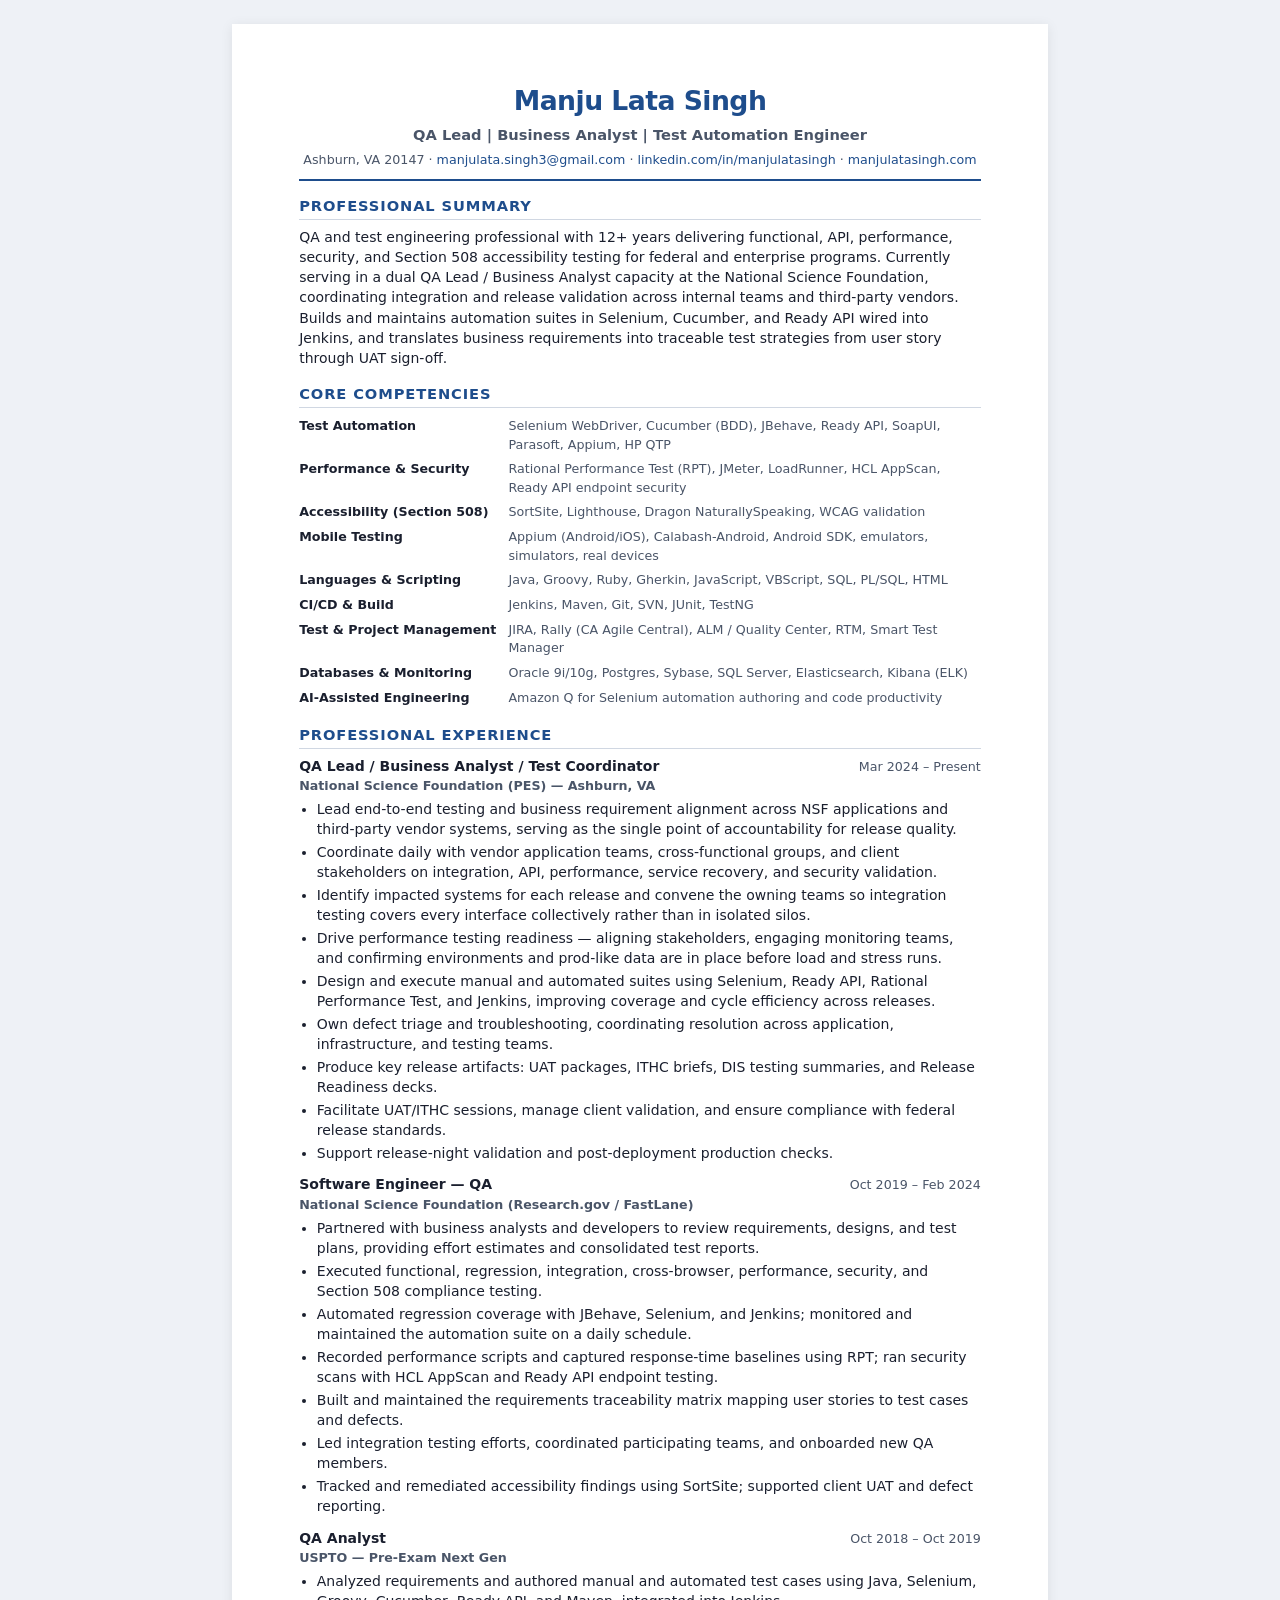
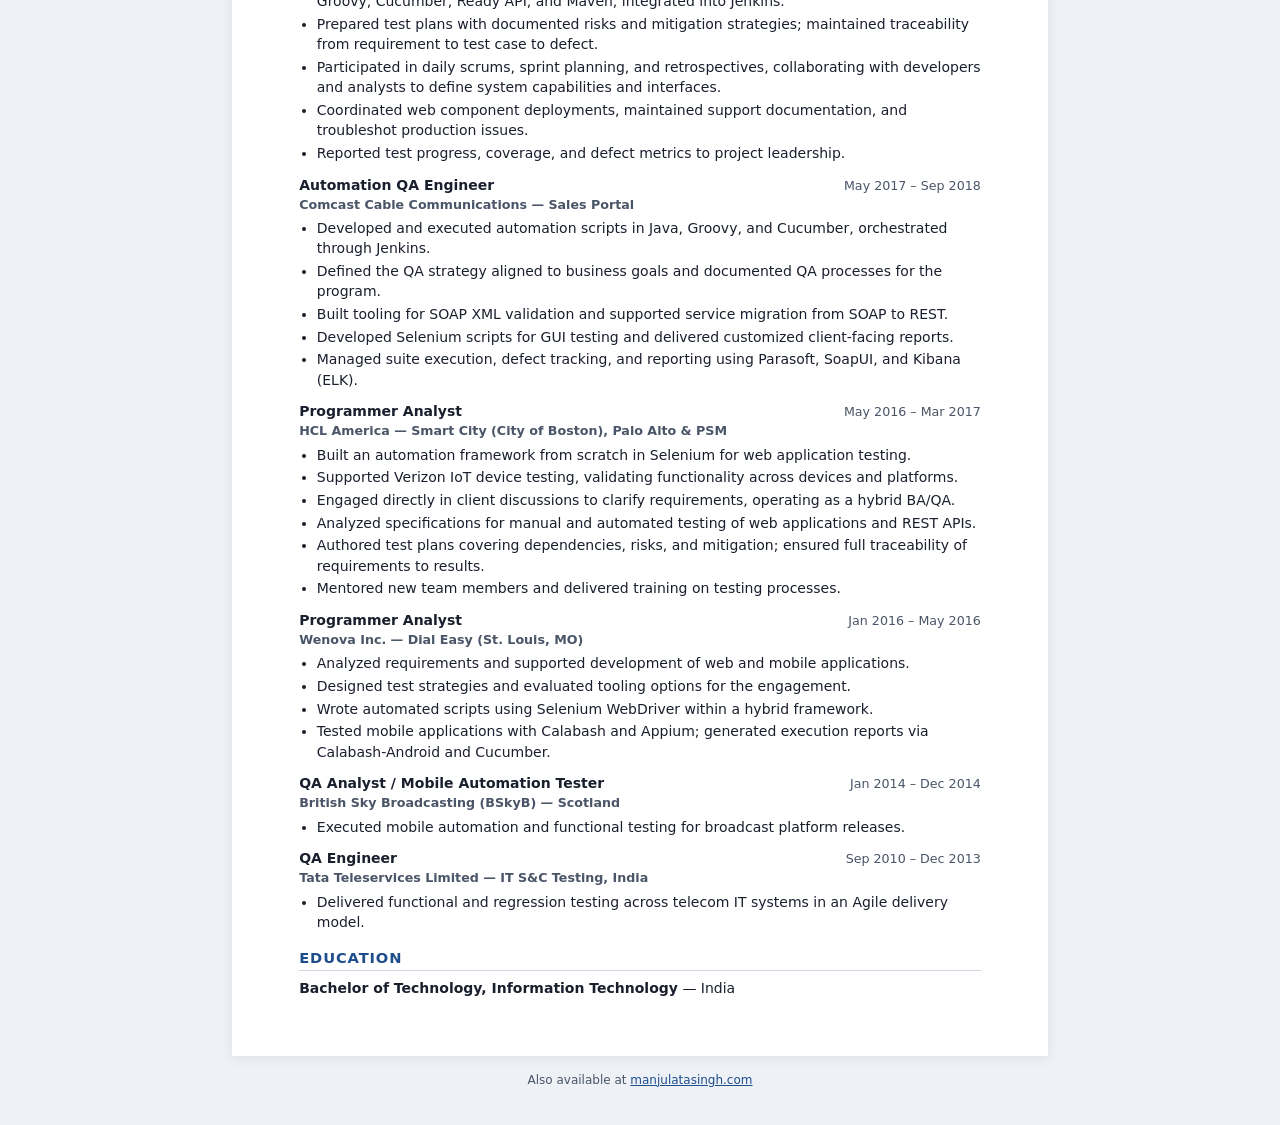
==== resume.html @ 9365dde9 "Add initial site structure and resume files - Created index.html with updated metadata and structure" ====
<!DOCTYPE html>
<html lang="en">
<head>
  <meta charset="utf-8">
  <meta name="viewport" content="width=device-width, initial-scale=1">
  <title>Manju Lata Singh — Resume</title>
  <meta name="description" content="Resume for Manju Lata Singh — QA Lead, Business Analyst, and Test Automation Engineer.">
  <link rel="canonical" href="https://manjulatasingh.com/resume.html">
  <style>
    :root {
      --text: #1a1f2e;
      --muted: #4a5568;
      --accent: #1e4d8c;
      --border: #d0d7e2;
      --bg: #ffffff;
    }

    * { box-sizing: border-box; }

    body {
      margin: 0;
      padding: 1.5rem;
      font-family: "Segoe UI", system-ui, -apple-system, BlinkMacSystemFont, "Helvetica Neue", Arial, sans-serif;
      font-size: 10.5pt;
      line-height: 1.45;
      color: var(--text);
      background: #eef1f6;
    }

    .page {
      max-width: 8.5in;
      margin: 0 auto;
      background: var(--bg);
      padding: 0.6in 0.7in;
      box-shadow: 0 2px 12px rgba(0, 0, 0, 0.08);
    }

    header {
      text-align: center;
      border-bottom: 2px solid var(--accent);
      padding-bottom: 0.6rem;
      margin-bottom: 0.85rem;
    }

    h1 {
      margin: 0 0 0.25rem;
      font-size: 20pt;
      letter-spacing: -0.02em;
      color: var(--accent);
    }

    .title-line {
      margin: 0 0 0.35rem;
      font-size: 11pt;
      font-weight: 600;
      color: var(--muted);
    }

    .contact-line {
      margin: 0;
      font-size: 9.5pt;
      color: var(--muted);
    }

    .contact-line a {
      color: var(--accent);
      text-decoration: none;
    }

    h2 {
      margin: 0.9rem 0 0.4rem;
      font-size: 11pt;
      text-transform: uppercase;
      letter-spacing: 0.06em;
      color: var(--accent);
      border-bottom: 1px solid var(--border);
      padding-bottom: 0.15rem;
    }

    .summary {
      margin: 0;
    }

    .skills {
      width: 100%;
      border-collapse: collapse;
      margin: 0;
    }

    .skills th,
    .skills td {
      vertical-align: top;
      padding: 0.2rem 0.4rem 0.2rem 0;
      text-align: left;
      font-size: 9.5pt;
    }

    .skills th {
      width: 28%;
      font-weight: 600;
      color: var(--text);
      white-space: nowrap;
      padding-right: 0.75rem;
    }

    .skills td {
      color: var(--muted);
    }

    .job {
      margin-bottom: 0.7rem;
      page-break-inside: avoid;
    }

    .job-header {
      display: flex;
      flex-wrap: wrap;
      justify-content: space-between;
      gap: 0.15rem 1rem;
      align-items: baseline;
    }

    .job-title {
      margin: 0;
      font-size: 10.5pt;
      font-weight: 700;
    }

    .job-dates {
      margin: 0;
      font-size: 9.5pt;
      color: var(--muted);
      white-space: nowrap;
    }

    .job-org {
      margin: 0.05rem 0 0.25rem;
      font-size: 9.5pt;
      font-weight: 600;
      color: var(--muted);
    }

    ul {
      margin: 0;
      padding-left: 1.1rem;
    }

    li {
      margin-bottom: 0.15rem;
    }

    .edu {
      margin: 0;
    }

    .site-note {
      text-align: center;
      margin-top: 1rem;
      font-size: 9pt;
      color: var(--muted);
    }

    .site-note a { color: var(--accent); }

    @media print {
      body {
        background: white;
        padding: 0;
      }

      .page {
        box-shadow: none;
        max-width: none;
        padding: 0.45in 0.55in;
      }

      .site-note {
        display: none;
      }

      a {
        color: inherit;
        text-decoration: none;
      }
    }

    @page {
      size: letter;
      margin: 0.4in;
    }
  </style>
</head>
<body>
  <article class="page">
    <header>
      <h1>Manju Lata Singh</h1>
      <p class="title-line">QA Lead | Business Analyst | Test Automation Engineer</p>
      <p class="contact-line">
        Ashburn, VA 20147
        ·
        <a href="mailto:manjulata.singh3@gmail.com">manjulata.singh3@gmail.com</a>
        ·
        <a href="https://www.linkedin.com/in/manjulatasingh">linkedin.com/in/manjulatasingh</a>
        ·
        <a href="https://manjulatasingh.com/">manjulatasingh.com</a>
      </p>
    </header>

    <section aria-labelledby="summary-h">
      <h2 id="summary-h">Professional Summary</h2>
      <p class="summary">QA and test engineering professional with 12+ years delivering functional, API, performance, security, and Section 508 accessibility testing for federal and enterprise programs. Currently serving in a dual QA Lead / Business Analyst capacity at the National Science Foundation, coordinating integration and release validation across internal teams and third-party vendors. Builds and maintains automation suites in Selenium, Cucumber, and Ready API wired into Jenkins, and translates business requirements into traceable test strategies from user story through UAT sign-off.</p>
    </section>

    <section aria-labelledby="skills-h">
      <h2 id="skills-h">Core Competencies</h2>
      <table class="skills">
        <tbody>
          <tr><th scope="row">Test Automation</th><td>Selenium WebDriver, Cucumber (BDD), JBehave, Ready API, SoapUI, Parasoft, Appium, HP QTP</td></tr>
          <tr><th scope="row">Performance &amp; Security</th><td>Rational Performance Test (RPT), JMeter, LoadRunner, HCL AppScan, Ready API endpoint security</td></tr>
          <tr><th scope="row">Accessibility (Section 508)</th><td>SortSite, Lighthouse, Dragon NaturallySpeaking, WCAG validation</td></tr>
          <tr><th scope="row">Mobile Testing</th><td>Appium (Android/iOS), Calabash-Android, Android SDK, emulators, simulators, real devices</td></tr>
          <tr><th scope="row">Languages &amp; Scripting</th><td>Java, Groovy, Ruby, Gherkin, JavaScript, VBScript, SQL, PL/SQL, HTML</td></tr>
          <tr><th scope="row">CI/CD &amp; Build</th><td>Jenkins, Maven, Git, SVN, JUnit, TestNG</td></tr>
          <tr><th scope="row">Test &amp; Project Management</th><td>JIRA, Rally (CA Agile Central), ALM / Quality Center, RTM, Smart Test Manager</td></tr>
          <tr><th scope="row">Databases &amp; Monitoring</th><td>Oracle 9i/10g, Postgres, Sybase, SQL Server, Elasticsearch, Kibana (ELK)</td></tr>
          <tr><th scope="row">AI-Assisted Engineering</th><td>Amazon Q for Selenium automation authoring and code productivity</td></tr>
        </tbody>
      </table>
    </section>

    <section aria-labelledby="exp-h">
      <h2 id="exp-h">Professional Experience</h2>

      <div class="job">
        <div class="job-header">
          <p class="job-title">QA Lead / Business Analyst / Test Coordinator</p>
          <p class="job-dates">Mar 2024 – Present</p>
        </div>
        <p class="job-org">National Science Foundation (PES) — Ashburn, VA</p>
        <ul>
          <li>Lead end-to-end testing and business requirement alignment across NSF applications and third-party vendor systems, serving as the single point of accountability for release quality.</li>
          <li>Coordinate daily with vendor application teams, cross-functional groups, and client stakeholders on integration, API, performance, service recovery, and security validation.</li>
          <li>Identify impacted systems for each release and convene the owning teams so integration testing covers every interface collectively rather than in isolated silos.</li>
          <li>Drive performance testing readiness — aligning stakeholders, engaging monitoring teams, and confirming environments and prod-like data are in place before load and stress runs.</li>
          <li>Design and execute manual and automated suites using Selenium, Ready API, Rational Performance Test, and Jenkins, improving coverage and cycle efficiency across releases.</li>
          <li>Own defect triage and troubleshooting, coordinating resolution across application, infrastructure, and testing teams.</li>
          <li>Produce key release artifacts: UAT packages, ITHC briefs, DIS testing summaries, and Release Readiness decks.</li>
          <li>Facilitate UAT/ITHC sessions, manage client validation, and ensure compliance with federal release standards.</li>
          <li>Support release-night validation and post-deployment production checks.</li>
        </ul>
      </div>

      <div class="job">
        <div class="job-header">
          <p class="job-title">Software Engineer — QA</p>
          <p class="job-dates">Oct 2019 – Feb 2024</p>
        </div>
        <p class="job-org">National Science Foundation (Research.gov / FastLane)</p>
        <ul>
          <li>Partnered with business analysts and developers to review requirements, designs, and test plans, providing effort estimates and consolidated test reports.</li>
          <li>Executed functional, regression, integration, cross-browser, performance, security, and Section 508 compliance testing.</li>
          <li>Automated regression coverage with JBehave, Selenium, and Jenkins; monitored and maintained the automation suite on a daily schedule.</li>
          <li>Recorded performance scripts and captured response-time baselines using RPT; ran security scans with HCL AppScan and Ready API endpoint testing.</li>
          <li>Built and maintained the requirements traceability matrix mapping user stories to test cases and defects.</li>
          <li>Led integration testing efforts, coordinated participating teams, and onboarded new QA members.</li>
          <li>Tracked and remediated accessibility findings using SortSite; supported client UAT and defect reporting.</li>
        </ul>
      </div>

      <div class="job">
        <div class="job-header">
          <p class="job-title">QA Analyst</p>
          <p class="job-dates">Oct 2018 – Oct 2019</p>
        </div>
        <p class="job-org">USPTO — Pre-Exam Next Gen</p>
        <ul>
          <li>Analyzed requirements and authored manual and automated test cases using Java, Selenium, Groovy, Cucumber, Ready API, and Maven, integrated into Jenkins.</li>
          <li>Prepared test plans with documented risks and mitigation strategies; maintained traceability from requirement to test case to defect.</li>
          <li>Participated in daily scrums, sprint planning, and retrospectives, collaborating with developers and analysts to define system capabilities and interfaces.</li>
          <li>Coordinated web component deployments, maintained support documentation, and troubleshot production issues.</li>
          <li>Reported test progress, coverage, and defect metrics to project leadership.</li>
        </ul>
      </div>

      <div class="job">
        <div class="job-header">
          <p class="job-title">Automation QA Engineer</p>
          <p class="job-dates">May 2017 – Sep 2018</p>
        </div>
        <p class="job-org">Comcast Cable Communications — Sales Portal</p>
        <ul>
          <li>Developed and executed automation scripts in Java, Groovy, and Cucumber, orchestrated through Jenkins.</li>
          <li>Defined the QA strategy aligned to business goals and documented QA processes for the program.</li>
          <li>Built tooling for SOAP XML validation and supported service migration from SOAP to REST.</li>
          <li>Developed Selenium scripts for GUI testing and delivered customized client-facing reports.</li>
          <li>Managed suite execution, defect tracking, and reporting using Parasoft, SoapUI, and Kibana (ELK).</li>
        </ul>
      </div>

      <div class="job">
        <div class="job-header">
          <p class="job-title">Programmer Analyst</p>
          <p class="job-dates">May 2016 – Mar 2017</p>
        </div>
        <p class="job-org">HCL America — Smart City (City of Boston), Palo Alto &amp; PSM</p>
        <ul>
          <li>Built an automation framework from scratch in Selenium for web application testing.</li>
          <li>Supported Verizon IoT device testing, validating functionality across devices and platforms.</li>
          <li>Engaged directly in client discussions to clarify requirements, operating as a hybrid BA/QA.</li>
          <li>Analyzed specifications for manual and automated testing of web applications and REST APIs.</li>
          <li>Authored test plans covering dependencies, risks, and mitigation; ensured full traceability of requirements to results.</li>
          <li>Mentored new team members and delivered training on testing processes.</li>
        </ul>
      </div>

      <div class="job">
        <div class="job-header">
          <p class="job-title">Programmer Analyst</p>
          <p class="job-dates">Jan 2016 – May 2016</p>
        </div>
        <p class="job-org">Wenova Inc. — Dial Easy (St. Louis, MO)</p>
        <ul>
          <li>Analyzed requirements and supported development of web and mobile applications.</li>
          <li>Designed test strategies and evaluated tooling options for the engagement.</li>
          <li>Wrote automated scripts using Selenium WebDriver within a hybrid framework.</li>
          <li>Tested mobile applications with Calabash and Appium; generated execution reports via Calabash-Android and Cucumber.</li>
        </ul>
      </div>

      <div class="job">
        <div class="job-header">
          <p class="job-title">QA Analyst / Mobile Automation Tester</p>
          <p class="job-dates">Jan 2014 – Dec 2014</p>
        </div>
        <p class="job-org">British Sky Broadcasting (BSkyB) — Scotland</p>
        <ul>
          <li>Executed mobile automation and functional testing for broadcast platform releases.</li>
        </ul>
      </div>

      <div class="job">
        <div class="job-header">
          <p class="job-title">QA Engineer</p>
          <p class="job-dates">Sep 2010 – Dec 2013</p>
        </div>
        <p class="job-org">Tata Teleservices Limited — IT S&amp;C Testing, India</p>
        <ul>
          <li>Delivered functional and regression testing across telecom IT systems in an Agile delivery model.</li>
        </ul>
      </div>
    </section>

    <section aria-labelledby="edu-h">
      <h2 id="edu-h">Education</h2>
      <p class="edu"><strong>Bachelor of Technology, Information Technology</strong> — India</p>
    </section>
  </article>

  <p class="site-note">Also available at <a href="https://manjulatasingh.com/">manjulatasingh.com</a></p>
</body>
</html>
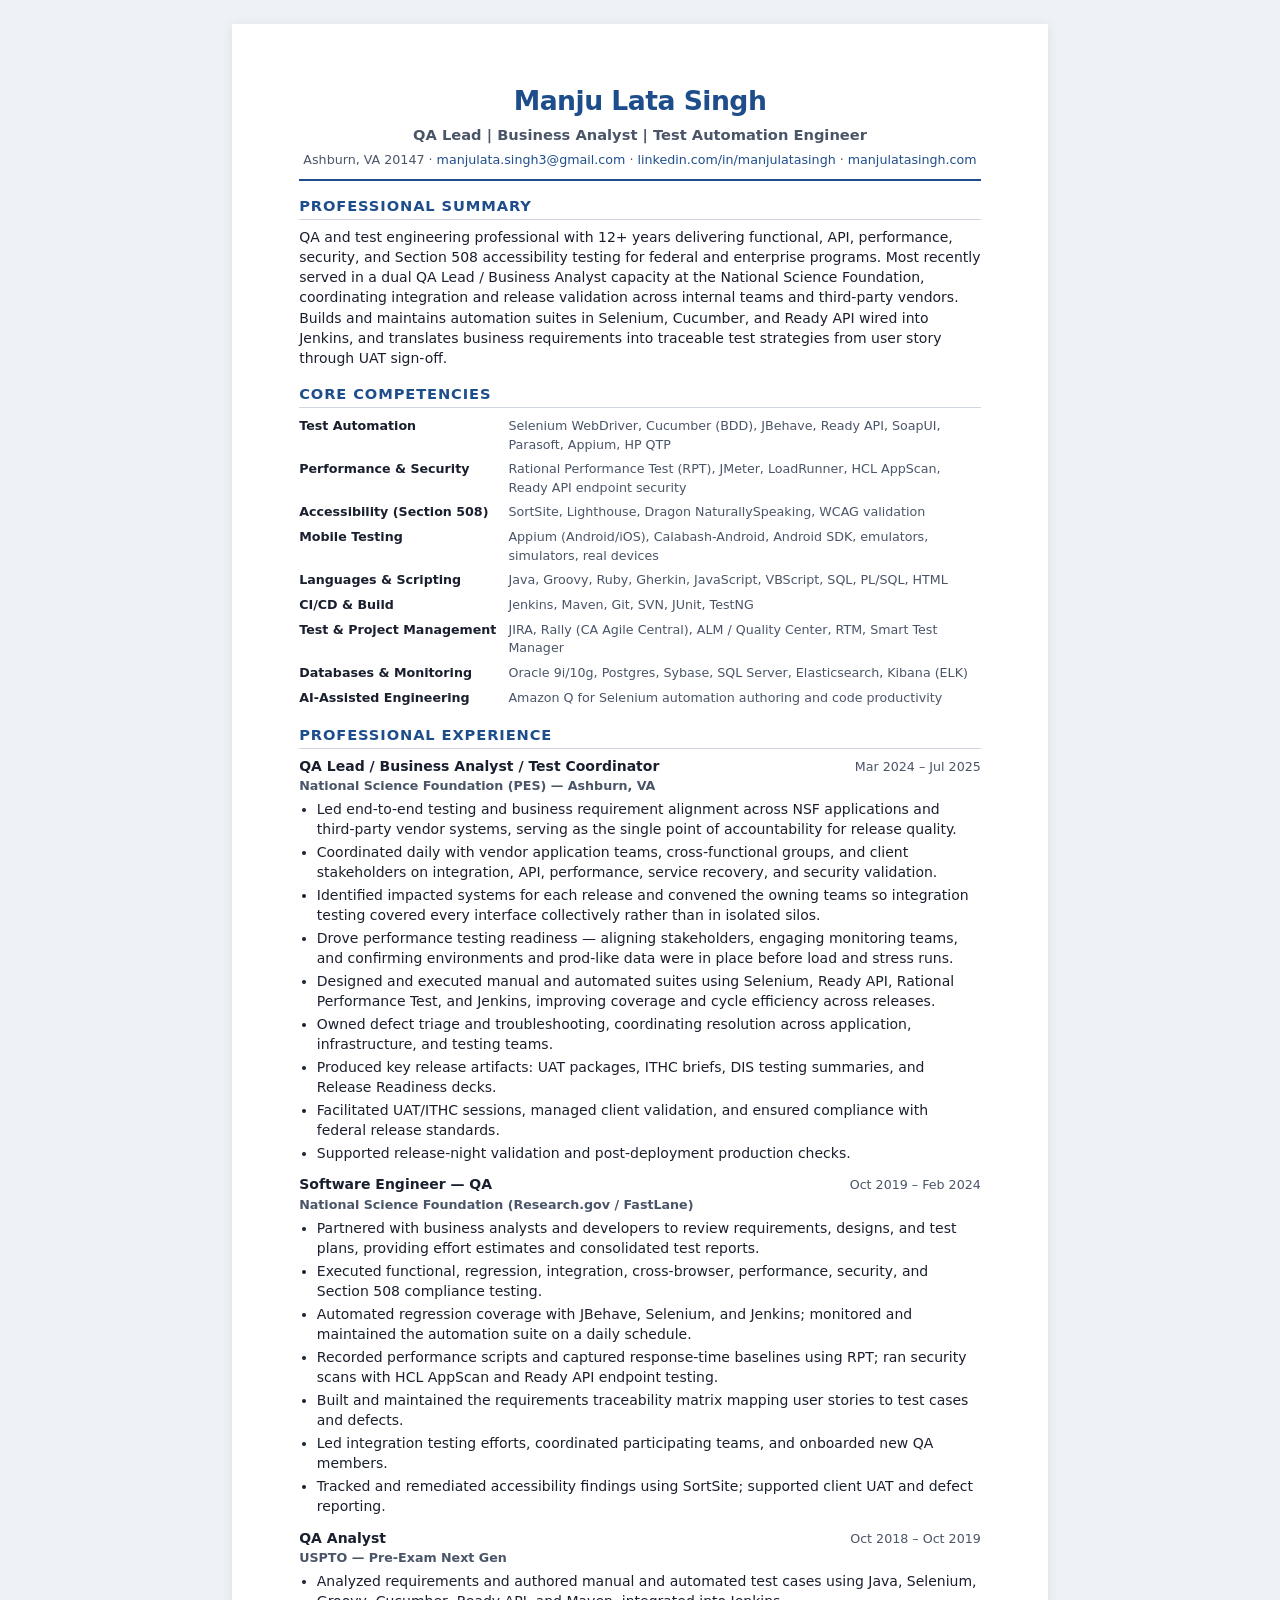
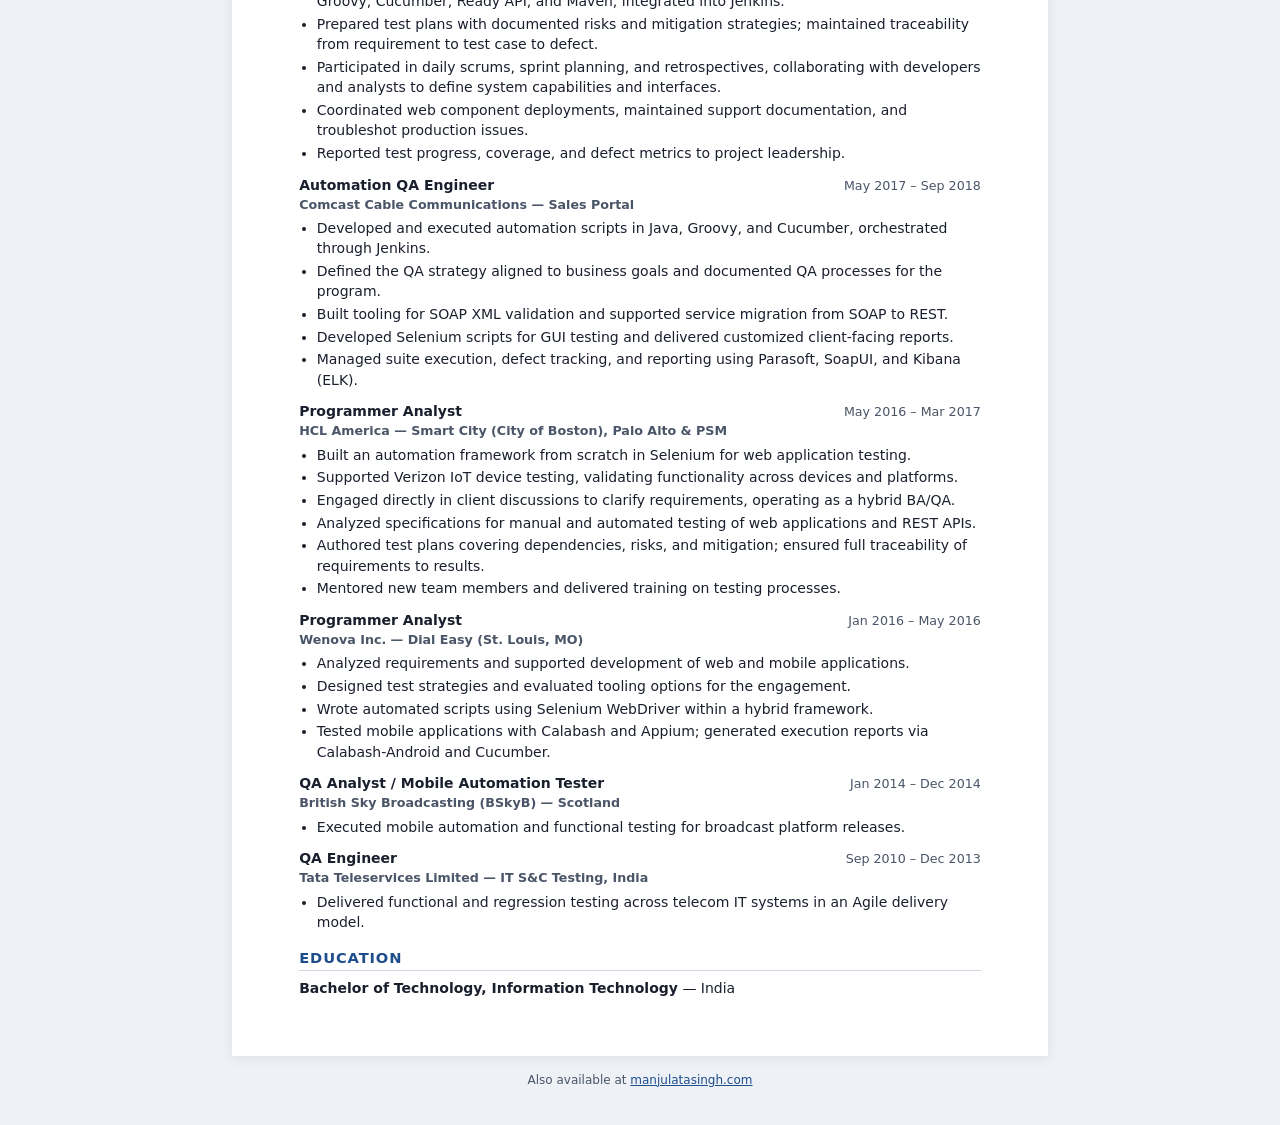
==== commit 6e95148b: "Update resume content and dates in HTML and PDF files - Revised professional summary to reflect rece" ====
--- a/resume.html
+++ b/resume.html
@@ -208,7 +208,7 @@
 
     <section aria-labelledby="summary-h">
       <h2 id="summary-h">Professional Summary</h2>
-      <p class="summary">QA and test engineering professional with 12+ years delivering functional, API, performance, security, and Section 508 accessibility testing for federal and enterprise programs. Currently serving in a dual QA Lead / Business Analyst capacity at the National Science Foundation, coordinating integration and release validation across internal teams and third-party vendors. Builds and maintains automation suites in Selenium, Cucumber, and Ready API wired into Jenkins, and translates business requirements into traceable test strategies from user story through UAT sign-off.</p>
+      <p class="summary">QA and test engineering professional with 12+ years delivering functional, API, performance, security, and Section 508 accessibility testing for federal and enterprise programs. Most recently served in a dual QA Lead / Business Analyst capacity at the National Science Foundation, coordinating integration and release validation across internal teams and third-party vendors. Builds and maintains automation suites in Selenium, Cucumber, and Ready API wired into Jenkins, and translates business requirements into traceable test strategies from user story through UAT sign-off.</p>
     </section>
 
     <section aria-labelledby="skills-h">
@@ -234,19 +234,19 @@
       <div class="job">
         <div class="job-header">
           <p class="job-title">QA Lead / Business Analyst / Test Coordinator</p>
-          <p class="job-dates">Mar 2024 – Present</p>
+          <p class="job-dates">Mar 2024 – Jul 2025</p>
         </div>
         <p class="job-org">National Science Foundation (PES) — Ashburn, VA</p>
         <ul>
-          <li>Lead end-to-end testing and business requirement alignment across NSF applications and third-party vendor systems, serving as the single point of accountability for release quality.</li>
-          <li>Coordinate daily with vendor application teams, cross-functional groups, and client stakeholders on integration, API, performance, service recovery, and security validation.</li>
-          <li>Identify impacted systems for each release and convene the owning teams so integration testing covers every interface collectively rather than in isolated silos.</li>
-          <li>Drive performance testing readiness — aligning stakeholders, engaging monitoring teams, and confirming environments and prod-like data are in place before load and stress runs.</li>
-          <li>Design and execute manual and automated suites using Selenium, Ready API, Rational Performance Test, and Jenkins, improving coverage and cycle efficiency across releases.</li>
-          <li>Own defect triage and troubleshooting, coordinating resolution across application, infrastructure, and testing teams.</li>
-          <li>Produce key release artifacts: UAT packages, ITHC briefs, DIS testing summaries, and Release Readiness decks.</li>
-          <li>Facilitate UAT/ITHC sessions, manage client validation, and ensure compliance with federal release standards.</li>
-          <li>Support release-night validation and post-deployment production checks.</li>
+          <li>Led end-to-end testing and business requirement alignment across NSF applications and third-party vendor systems, serving as the single point of accountability for release quality.</li>
+          <li>Coordinated daily with vendor application teams, cross-functional groups, and client stakeholders on integration, API, performance, service recovery, and security validation.</li>
+          <li>Identified impacted systems for each release and convened the owning teams so integration testing covered every interface collectively rather than in isolated silos.</li>
+          <li>Drove performance testing readiness — aligning stakeholders, engaging monitoring teams, and confirming environments and prod-like data were in place before load and stress runs.</li>
+          <li>Designed and executed manual and automated suites using Selenium, Ready API, Rational Performance Test, and Jenkins, improving coverage and cycle efficiency across releases.</li>
+          <li>Owned defect triage and troubleshooting, coordinating resolution across application, infrastructure, and testing teams.</li>
+          <li>Produced key release artifacts: UAT packages, ITHC briefs, DIS testing summaries, and Release Readiness decks.</li>
+          <li>Facilitated UAT/ITHC sessions, managed client validation, and ensured compliance with federal release standards.</li>
+          <li>Supported release-night validation and post-deployment production checks.</li>
         </ul>
       </div>
 
